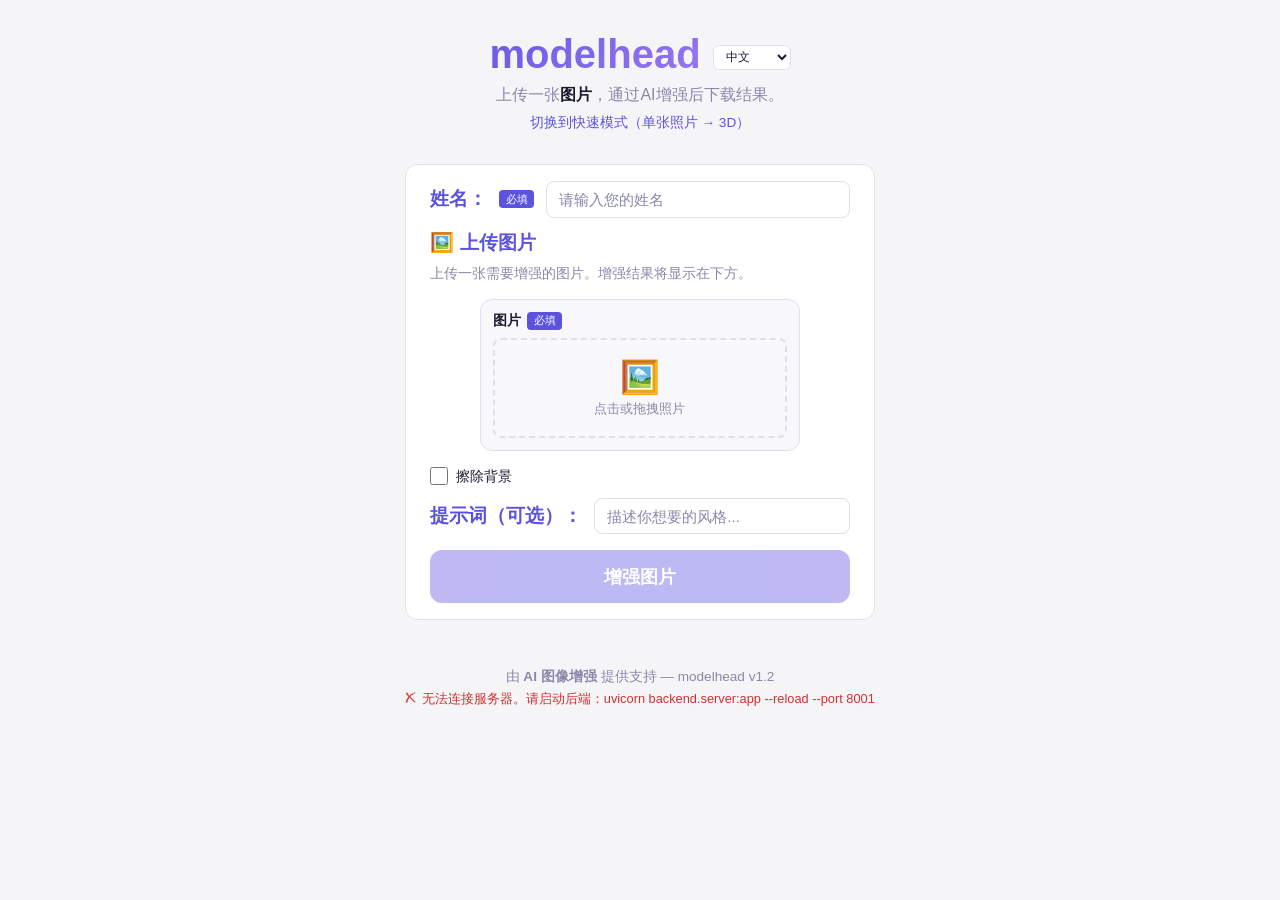
==== image_enhance.html @ 81fc5b36 "Add files via upload" ====
<!DOCTYPE html>
<html lang="zh-CN">
<head>
  <meta charset="UTF-8">
  <meta name="viewport" content="width=device-width, initial-scale=1.0">
  <title data-i18n="pageTitleEnhance">modelhead - Image Enhancement</title>
  <link rel="stylesheet" href="css/style.css">
  <link rel="icon" href="data:image/svg+xml,<svg xmlns=%22http://www.w3.org/2000/svg%22 viewBox=%220 0 100 100%22><text y=%22.9em%22 font-size=%2290%22>✨</text></svg>">
</head>
<body>
  <div class="container">
    <header>
      <h1>modelhead</h1>
      <p class="subtitle" data-i18n="subtitleEnhance">Upload a <strong>single image</strong>, enhance it with AI, then download the result.</p>
      <p class="nav-links">
        <a href="index.html" data-i18n="navToRapid">Switch to Rapid (single photo → 3D)</a>
      </p>
    </header>

    <main>
      <!-- Set API endpoint for this page -->
      <script>window.API_ENDPOINT = '/image-enhance';</script>

      <div class="card upload-card" id="uploadCard">
        <div class="option-row">
          <label for="userName" class="name-caption" data-i18n="name">Name:</label>
          <span class="required-badge" data-i18n="required">Required</span>
          <input type="text" id="userName" data-i18n-placeholder="namePlaceholder" placeholder="Please input your name" required>
        </div>

        <h2 data-i18n="uploadTitleEnhance">🖼️ Upload Image</h2>
        <p class="views-hint" data-i18n="viewHintEnhance">Upload an image to enhance. The result will be shown below.</p>

        <div class="single-view">
          <div class="view-card">
            <div class="view-label"><span data-i18n="viewImage">Image</span> <span class="required-badge" data-i18n="required">Required</span></div>
            <div class="view-upload">
              <div class="view-dropzone" id="dropZone">
                <div class="view-dropzone-content" id="dropContent">
                  <div class="view-icon">🖼️</div>
                  <p class="drop-text" data-i18n="dropText">Click or drag a photo</p>
                </div>
                <div class="view-preview" id="preview" style="display:none">
                  <img id="previewImage" alt="Uploaded image">
                  <button class="view-change-btn" data-i18n-value="change">Change</button>
                </div>
              </div>
              <input type="file" class="view-file-input" id="fileInput" accept="image/jpeg,image/png,image/webp" hidden>
            </div>
          </div>
        </div>

        <div class="option-row" style="margin-top:16px">
          <label class="checkbox-label">
            <input type="checkbox" id="removeBgCheckbox">
            <span data-i18n="removeBg">Erase Background</span>
          </label>
        </div>

        <div class="option-row">
          <label for="promptInput" class="name-caption" data-i18n="promptLabel">Prompt (optional):</label>
          <input type="text" id="promptInput" data-i18n-placeholder="promptPlaceholder" placeholder="Describe the style you want...">
        </div>

        <button class="btn-reconstruct" id="enhanceBtn" disabled>
          <span class="btn-text" data-i18n-value="enhance">Enhance Image</span>
          <span class="spinner" style="display:none"></span>
        </button>
      </div>

      <div class="card result-card" id="resultCard" style="display:none">
        <h2 data-i18n="result">Result</h2>
        <div class="enhance-result" id="enhanceResult">
          <div class="enhance-image-panel">
            <h3 class="enhance-panel-title" data-i18n="enhancedImage">Enhanced</h3>
            <img id="enhancedImageDisplay" alt="Enhanced image">
          </div>
        </div>
        <div class="result-actions">
          <div class="action-row action-row--center">
            <a class="btn-reconstruct" id="downloadBtn" data-i18n="downloadImage" style="background: var(--success);">⬇ Download Image</a>
            <button class="btn-reconstruct" id="reconstructFromEnhancedBtn" style="display:none">
              <span class="btn-text" data-i18n-value="reconstructFromEnhanced">🖼️ Use Image to Generate 3D Model</span>
              <span class="spinner" style="display:none"></span>
            </button>
          </div>
        </div>
      </div>

    </main>

    <footer>
      <p data-i18n="footerEnhance">Powered by <strong>AI Image Enhancement</strong> — modelhead v1.2</p>
      <p class="status" id="status" data-i18n-value="statusConnecting">Checking server...</p>
    </footer>
  </div>

  <script src="js/api-config.js"></script>
  <script src="js/i18n.js"></script>
  <script src="js/image_enhance.js"></script>
</body>
</html>
---- css/style.css ----
:root {
  --bg: #f5f5f8;
  --card-bg: #ffffff;
  --card-border: #e0e0e8;
  --text: #1a1a2e;
  --text-muted: #8888aa;
  --accent: #5c52e0;
  --accent-hover: #4a42cc;
  --success: #4caf50;
  --error: #d32f2f;
  --radius: 12px;
}

* {
  margin: 0;
  padding: 0;
  box-sizing: border-box;
}

body {
  font-family: -apple-system, BlinkMacSystemFont, 'Segoe UI', Roboto, sans-serif;
  background: var(--bg);
  color: var(--text);
  min-height: 100vh;
  display: flex;
  flex-direction: column;
}

.container {
  max-width: 820px;
  margin: 0 auto;
  padding: 2rem 1rem;
  flex: 1;
  display: flex;
  flex-direction: column;
}

header {
  text-align: center;
  margin-bottom: 2rem;
  position: relative;
}

header h1 {
  font-size: 2.5rem;
  font-weight: 800;
  background: linear-gradient(135deg, var(--accent), #b388ff);
  -webkit-background-clip: text;
  -webkit-text-fill-color: transparent;
  background-clip: text;
}

.subtitle {
  color: var(--text-muted);
  margin-top: 0.5rem;
  font-size: 1rem;
}

.subtitle strong {
  color: var(--text);
}

/* Language selector */
.lang-select {
  margin-left: 0.75rem;
  padding: 0.2rem 0.5rem;
  font-size: 0.75rem;
  border: 1px solid var(--card-border);
  border-radius: 6px;
  background: var(--card-bg);
  color: var(--text);
  -webkit-text-fill-color: var(--text);
  cursor: pointer;
  outline: none;
  transition: border-color 0.2s;
  vertical-align: middle;
}

.lang-select:hover,
.lang-select:focus {
  border-color: var(--accent);
}

/* Cards */
.card {
  background: var(--card-bg);
  border: 1px solid var(--card-border);
  border-radius: var(--radius);
  padding: 1.5rem;
  margin-bottom: 1rem;
}

.card h2 {
  font-size: 1.2rem;
  margin-bottom: 0.5rem;
  color: var(--accent);
}

.views-hint {
  font-size: 0.85rem;
  color: var(--text-muted);
  margin-bottom: 1rem;
  line-height: 1.4;
}

/* Badges */
.badge-rapid, .badge-pro {
  font-size: 0.7rem;
  padding: 0.15rem 0.5rem;
  border-radius: 6px;
  font-weight: 600;
  vertical-align: middle;
  color: white;
}
.badge-rapid {
  background: #ff9800;
}
.badge-pro {
  background: #2196f3;
}

/* Nav links */
.nav-links {
  margin-top: 0.5rem;
  font-size: 0.85rem;
}
.nav-links a {
  color: var(--accent);
  text-decoration: none;
}
.nav-links a:hover {
  text-decoration: underline;
}

.back-link {
  margin-top: 0.75rem;
  text-align: right;
}

.btn-back {
  display: inline-block;
  padding: 0.5rem 1.2rem;
  background: var(--accent);
  color: white;
  text-decoration: none;
  border-radius: 8px;
  font-weight: 600;
  font-size: 0.9rem;
  transition: filter 0.2s;
}

.btn-back:hover {
  filter: brightness(1.1);
}

/* Single view (Rapid mode) */
.single-view {
  display: flex;
  justify-content: center;
  margin-bottom: 1rem;
}
.single-view .view-card {
  max-width: 320px;
  width: 100%;
}

/* View grid — 2x2 layout */
.view-grid, .views-grid {
  display: grid;
  grid-template-columns: 1fr 1fr;
  gap: 1rem;
  margin-bottom: 1rem;
}

.view-card {
  background: #f8f8fc;
  border: 1px solid var(--card-border);
  border-radius: var(--radius);
  padding: 0.75rem;
}

.view-label {
  font-size: 0.85rem;
  font-weight: 600;
  margin-bottom: 0.5rem;
  display: flex;
  align-items: center;
  gap: 0.4rem;
}

.required-badge {
  font-size: 0.7rem;
  background: var(--accent);
  color: white;
  padding: 0.1rem 0.4rem;
  border-radius: 4px;
  font-weight: 500;
}

.optional-badge {
  font-size: 0.7rem;
  background: var(--text-muted);
  color: white;
  padding: 0.1rem 0.4rem;
  border-radius: 4px;
  font-weight: 500;
}

/* View drop zone */
.view-dropzone {
  border: 2px dashed var(--card-border);
  border-radius: 8px;
  padding: 1rem;
  text-align: center;
  cursor: pointer;
  transition: border-color 0.2s, background 0.2s;
  position: relative;
  min-height: 100px;
  display: flex;
  align-items: center;
  justify-content: center;
}

.view-dropzone:hover,
.view-dropzone.drag-over {
  border-color: var(--accent);
  background: rgba(92, 82, 224, 0.05);
}

.view-dropzone .view-icon {
  font-size: 2rem;
  margin-bottom: 0.3rem;
}

.view-dropzone .drop-text {
  font-size: 0.8rem;
  color: var(--text-muted);
}

/* View preview inside drop zone */
.view-preview {
  position: relative;
  width: 100%;
}

.view-preview img {
  max-width: 100%;
  max-height: 120px;
  border-radius: 6px;
  display: block;
  margin: 0 auto;
}

.view-change-btn {
  position: absolute;
  top: 4px;
  right: 4px;
  background: rgba(0,0,0,0.5);
  color: white;
  border: none;
  padding: 0.25rem 0.5rem;
  border-radius: 4px;
  cursor: pointer;
  font-size: 0.7rem;
}

/* Options */
.options {
  margin-top: 0.5rem;
}

.option-row {
  display: flex;
  align-items: center;
  gap: 0.75rem;
  margin-bottom: 0.75rem;
}

.option-row label {
  font-size: 0.9rem;
  min-width: 80px;
}

.name-caption {
  font-size: 1.2rem !important;
  color: var(--accent);
  font-weight: 600;
  min-width: auto !important;
}

#userName {
  flex: 1;
  padding: 0.55rem 0.75rem;
  border: 1px solid var(--card-border);
  border-radius: 8px;
  font-size: 0.95rem;
  font-family: inherit;
  color: var(--text);
  background: var(--card-bg);
  outline: none;
  transition: border-color 0.2s;
}

#userName:focus,
#promptInput:focus {
  border-color: var(--accent);
}

#userName::placeholder,
#promptInput::placeholder {
  color: var(--text-muted);
}

.option-row input[type="range"] {
  flex: 1;
  accent-color: var(--accent);
}

#promptInput {
  flex: 1;
  padding: 0.55rem 0.75rem;
  border: 1px solid var(--card-border);
  border-radius: 8px;
  font-size: 0.95rem;
  font-family: inherit;
  color: var(--text);
  background: var(--card-bg);
  outline: none;
  transition: border-color 0.2s;
}

.checkbox-label {
  display: flex;
  align-items: center;
  gap: 0.5rem;
  cursor: pointer;
  min-width: auto !important;
}

.checkbox-label input[type="checkbox"] {
  accent-color: var(--accent);
  width: 18px;
  height: 18px;
}

/* Button */
.btn-reconstruct {
  width: 100%;
  padding: 0.9rem;
  margin-top: 1rem;
  border: none;
  border-radius: var(--radius);
  background: var(--accent);
  color: white;
  font-size: 1.1rem;
  font-weight: 600;
  cursor: pointer;
  transition: background 0.2s, opacity 0.2s;
  display: flex;
  align-items: center;
  justify-content: center;
  gap: 0.5rem;
}

.btn-reconstruct:hover:not(:disabled) {
  background: var(--accent-hover);
}

.btn-reconstruct:disabled {
  opacity: 0.4;
  cursor: not-allowed;
}

/* Spinner */
.spinner {
  width: 20px;
  height: 20px;
  border: 3px solid rgba(0,0,0,0.1);
  border-top-color: white;
  border-radius: 50%;
  animation: spin 0.8s linear infinite;
}

@keyframes spin {
  to { transform: rotate(360deg); }
}

/* Result */
.result-info {
  font-size: 0.9rem;
  line-height: 1.6;
  margin-bottom: 1rem;
}

.result-info .stat {
  display: flex;
  justify-content: space-between;
  padding: 0.3rem 0;
  border-bottom: 1px solid var(--card-border);
}

.result-actions {
  display: flex;
  gap: 0.75rem;
  margin-bottom: 1rem;
}

.action-row {
  display: flex;
  gap: 0.75rem;
  flex-wrap: wrap;
}

.action-row--center {
  justify-content: center;
}

.btn-download {
  display: inline-block;
  padding: 0.7rem 1.5rem;
  color: white;
  text-decoration: none;
  border-radius: 8px;
  font-weight: 600;
  transition: filter 0.2s;
  background: var(--success);
}

.btn-download:hover {
  filter: brightness(1.1);
}

.btn-view {
  display: inline-block;
  padding: 0.7rem 1.5rem;
  background: var(--accent);
  color: white;
  text-decoration: none;
  border-radius: 8px;
  font-weight: 600;
  transition: filter 0.2s;
}

.btn-view:hover {
  filter: brightness(1.1);
}

.btn-print {
  display: inline-block;
  padding: 0.7rem 1.5rem;
  background: #ff7043;
  color: white;
  border: none;
  border-radius: 8px;
  font-weight: 600;
  font-size: 1rem;
  cursor: pointer;
  transition: filter 0.2s, opacity 0.2s;
  font-family: inherit;
}

.btn-print:hover:not(:disabled) {
  filter: brightness(1.1);
}

.btn-print:disabled {
  opacity: 0.5;
  cursor: not-allowed;
}

.btn-slice {
  display: inline-block;
  padding: 0.7rem 1.5rem;
  background: #7c4dff;
  color: white;
  border: none;
  border-radius: 8px;
  font-weight: 600;
  font-size: 1rem;
  cursor: pointer;
  transition: filter 0.2s, opacity 0.2s;
  font-family: inherit;
}

.btn-slice:hover:not(:disabled) {
  filter: brightness(1.1);
}

.btn-slice:disabled {
  opacity: 0.5;
  cursor: not-allowed;
}

.btn-details {
  display: inline-block;
  padding: 0.7rem 1.5rem;
  background: #26a69a;
  color: white;
  border: none;
  border-radius: 8px;
  font-weight: 600;
  font-size: 1rem;
  cursor: pointer;
  transition: filter 0.2s, opacity 0.2s;
  font-family: inherit;
}

.btn-details:hover:not(:disabled) {
  filter: brightness(1.1);
}

.btn-details:disabled {
  opacity: 0.5;
  cursor: not-allowed;
}


/* Error card */
.error-card {
  border-color: var(--error);
}

.error-card h2 {
  color: var(--error);
}

#errorMessage {
  color: var(--text);
  line-height: 1.5;
}

/* ── Image Enhancement page ───────────────────────────────────────────── */

.enhance-result {
  display: flex;
  gap: 1rem;
  margin-bottom: 1rem;
  flex-wrap: wrap;
}

.enhance-image-panel {
  flex: 1;
  min-width: 240px;
  background: #f8f8fc;
  border: 1px solid var(--card-border);
  border-radius: var(--radius);
  overflow: hidden;
}

.enhance-panel-title {
  font-size: 0.85rem;
  font-weight: 600;
  color: var(--text-muted);
  padding: 0.5rem 0.75rem;
  background: #f0f0f6;
  border-bottom: 1px solid var(--card-border);
  text-align: center;
}

.enhance-image-panel img {
  display: block;
  width: 100%;
  max-height: 400px;
  object-fit: contain;
  padding: 0.75rem;
  background: #ffffff;
}

@media (max-width: 600px) {
  .enhance-result {
    flex-direction: column;
  }
}

/* Footer */
footer {
  text-align: center;
  padding-top: 2rem;
  color: var(--text-muted);
  font-size: 0.85rem;
}

.status {
  margin-top: 0.3rem;
  font-size: 0.8rem;
}

.status.ok { color: var(--success); }
.status.error { color: var(--error); }
.status.loading { color: var(--text-muted); }

/* ============= Viewer page ============= */
.viewer-container { max-width: 960px; }

.upload-card { padding: 1rem 1.5rem; }

.viewer-upload-row {
  display: flex;
  align-items: center;
  gap: 1rem;
  flex-wrap: wrap;
}

.btn-upload {
  display: inline-block;
  padding: 0.65rem 1.2rem;
  background: var(--accent);
  color: white;
  border-radius: 8px;
  font-weight: 600;
  font-size: 0.9rem;
  cursor: pointer;
  transition: background 0.2s;
  user-select: none;
}

.btn-upload:hover { background: var(--accent-hover); }

.file-name {
  font-size: 0.85rem;
  color: var(--text-muted);
  word-break: break-all;
}

.viewer-hint {
  margin-top: 0.5rem;
  font-size: 0.8rem;
  color: var(--text-muted);
}

.viewer-card { padding: 0; overflow: hidden; }

.viewer-toolbar {
  display: flex;
  flex-wrap: wrap;
  gap: 0.5rem;
  padding: 0.75rem 1rem;
  background: #f0f0f6;
  border-bottom: 1px solid var(--card-border);
}

.tool-btn {
  padding: 0.4rem 0.8rem;
  border: 1px solid var(--card-border);
  border-radius: 6px;
  background: white;
  color: var(--text);
  font-size: 0.8rem;
  cursor: pointer;
  transition: all 0.15s;
  white-space: nowrap;
}

.tool-btn:hover {
  border-color: var(--accent);
  background: #f5f3ff;
}

.tool-btn.active {
  background: var(--accent);
  color: white;
  border-color: var(--accent);
}

.viewer-canvas-wrapper {
  position: relative;
  width: 100%;
  min-height: 450px;
  background: #1a1a2e;
}

.viewer-canvas-wrapper canvas {
  display: block;
  width: 100% !important;
  height: 100% !important;
}

.viewer-placeholder {
  position: absolute;
  inset: 0;
  display: flex;
  flex-direction: column;
  align-items: center;
  justify-content: center;
  color: #8888aa;
  pointer-events: none;
}

.viewer-placeholder .placeholder-icon {
  font-size: 3rem;
  margin-bottom: 0.5rem;
  opacity: 0.5;
}

.viewer-placeholder p {
  font-size: 1rem;
}

.info-card { padding: 1rem 1.5rem; }
.info-card h2 { margin-bottom: 0.75rem; }
.info-card .stat {
  display: flex;
  justify-content: space-between;
  padding: 0.35rem 0;
  border-bottom: 1px solid var(--card-border);
  font-size: 0.9rem;
}

.nav-sep { color: var(--text-muted); margin: 0 0.25rem; }

/* Viewer page responsive */
@media (max-width: 600px) {
  .viewer-canvas-wrapper { min-height: 300px; }
  .viewer-toolbar { justify-content: center; }
  .viewer-upload-row { flex-direction: column; align-items: stretch; }
  .btn-upload { text-align: center; }
}

/* Responsive: single column on small screens */
@media (max-width: 600px) {
  .view-grid, .views-grid {
    grid-template-columns: 1fr;
  }

  .lang-select {
    font-size: 0.7rem;
    padding: 0.15rem 0.4rem;
    margin-left: 0.5rem;
    vertical-align: middle;
  }
}
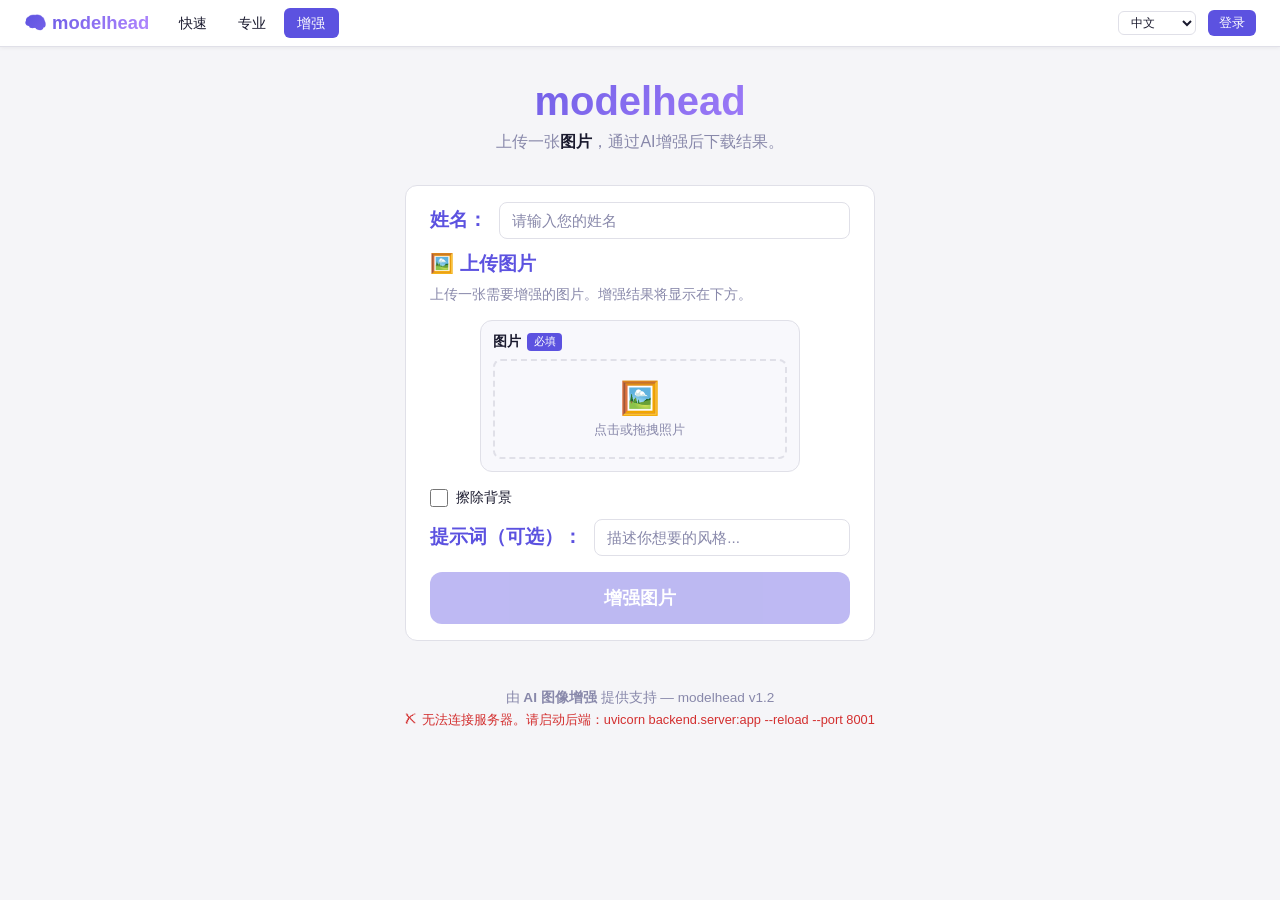
==== commit 47a1cff4: "Deploy from modelhead@user_mgr (e39b604d36a5b482bab94ad3ae1708df187a64a2)" ====
--- a/image_enhance.html
+++ b/image_enhance.html
@@ -1,102 +1,101 @@
-<!DOCTYPE html>
-<html lang="zh-CN">
-<head>
-  <meta charset="UTF-8">
-  <meta name="viewport" content="width=device-width, initial-scale=1.0">
-  <title data-i18n="pageTitleEnhance">modelhead - Image Enhancement</title>
-  <link rel="stylesheet" href="css/style.css">
-  <link rel="icon" href="data:image/svg+xml,<svg xmlns=%22http://www.w3.org/2000/svg%22 viewBox=%220 0 100 100%22><text y=%22.9em%22 font-size=%2290%22>✨</text></svg>">
-</head>
-<body>
-  <div class="container">
-    <header>
-      <h1>modelhead</h1>
-      <p class="subtitle" data-i18n="subtitleEnhance">Upload a <strong>single image</strong>, enhance it with AI, then download the result.</p>
-      <p class="nav-links">
-        <a href="index.html" data-i18n="navToRapid">Switch to Rapid (single photo → 3D)</a>
-      </p>
-    </header>
-
-    <main>
-      <!-- Set API endpoint for this page -->
-      <script>window.API_ENDPOINT = '/image-enhance';</script>
-
-      <div class="card upload-card" id="uploadCard">
-        <div class="option-row">
-          <label for="userName" class="name-caption" data-i18n="name">Name:</label>
-          <span class="required-badge" data-i18n="required">Required</span>
-          <input type="text" id="userName" data-i18n-placeholder="namePlaceholder" placeholder="Please input your name" required>
-        </div>
-
-        <h2 data-i18n="uploadTitleEnhance">🖼️ Upload Image</h2>
-        <p class="views-hint" data-i18n="viewHintEnhance">Upload an image to enhance. The result will be shown below.</p>
-
-        <div class="single-view">
-          <div class="view-card">
-            <div class="view-label"><span data-i18n="viewImage">Image</span> <span class="required-badge" data-i18n="required">Required</span></div>
-            <div class="view-upload">
-              <div class="view-dropzone" id="dropZone">
-                <div class="view-dropzone-content" id="dropContent">
-                  <div class="view-icon">🖼️</div>
-                  <p class="drop-text" data-i18n="dropText">Click or drag a photo</p>
-                </div>
-                <div class="view-preview" id="preview" style="display:none">
-                  <img id="previewImage" alt="Uploaded image">
-                  <button class="view-change-btn" data-i18n-value="change">Change</button>
-                </div>
-              </div>
-              <input type="file" class="view-file-input" id="fileInput" accept="image/jpeg,image/png,image/webp" hidden>
-            </div>
-          </div>
-        </div>
-
-        <div class="option-row" style="margin-top:16px">
-          <label class="checkbox-label">
-            <input type="checkbox" id="removeBgCheckbox">
-            <span data-i18n="removeBg">Erase Background</span>
-          </label>
-        </div>
-
-        <div class="option-row">
-          <label for="promptInput" class="name-caption" data-i18n="promptLabel">Prompt (optional):</label>
-          <input type="text" id="promptInput" data-i18n-placeholder="promptPlaceholder" placeholder="Describe the style you want...">
-        </div>
-
-        <button class="btn-reconstruct" id="enhanceBtn" disabled>
-          <span class="btn-text" data-i18n-value="enhance">Enhance Image</span>
-          <span class="spinner" style="display:none"></span>
-        </button>
-      </div>
-
-      <div class="card result-card" id="resultCard" style="display:none">
-        <h2 data-i18n="result">Result</h2>
-        <div class="enhance-result" id="enhanceResult">
-          <div class="enhance-image-panel">
-            <h3 class="enhance-panel-title" data-i18n="enhancedImage">Enhanced</h3>
-            <img id="enhancedImageDisplay" alt="Enhanced image">
-          </div>
-        </div>
-        <div class="result-actions">
-          <div class="action-row action-row--center">
-            <a class="btn-reconstruct" id="downloadBtn" data-i18n="downloadImage" style="background: var(--success);">⬇ Download Image</a>
-            <button class="btn-reconstruct" id="reconstructFromEnhancedBtn" style="display:none">
-              <span class="btn-text" data-i18n-value="reconstructFromEnhanced">🖼️ Use Image to Generate 3D Model</span>
-              <span class="spinner" style="display:none"></span>
-            </button>
-          </div>
-        </div>
-      </div>
-
-    </main>
-
-    <footer>
-      <p data-i18n="footerEnhance">Powered by <strong>AI Image Enhancement</strong> — modelhead v1.2</p>
-      <p class="status" id="status" data-i18n-value="statusConnecting">Checking server...</p>
-    </footer>
-  </div>
-
-  <script src="js/api-config.js"></script>
-  <script src="js/i18n.js"></script>
-  <script src="js/image_enhance.js"></script>
-</body>
+<!DOCTYPE html>
+<html lang="zh-CN">
+<head>
+  <meta charset="UTF-8">
+  <meta name="viewport" content="width=device-width, initial-scale=1.0">
+  <title data-i18n="pageTitleEnhance">modelhead - Image Enhancement</title>
+  <link rel="stylesheet" href="css/style.css">
+  <link rel="icon" href="data:image/svg+xml,<svg xmlns=%22http://www.w3.org/2000/svg%22 viewBox=%220 0 100 100%22><text y=%22.9em%22 font-size=%2290%22>✨</text></svg>">
+</head>
+<body>
+  <div class="container">
+    <header>
+      <h1>modelhead</h1>
+      <p class="subtitle" data-i18n="subtitleEnhance">Upload a <strong>single image</strong>, enhance it with AI, then download the result.</p>
+    </header>
+
+    <main>
+      <!-- Set API endpoint for this page -->
+      <script>window.API_ENDPOINT = '/image-enhance';</script>
+
+      <div class="card upload-card" id="uploadCard">
+        <div class="option-row" id="nameRow">
+          <label for="userName" class="name-caption" data-i18n="name">Name:</label>
+          <input type="text" id="userName" data-i18n-placeholder="namePlaceholder" placeholder="Please input your name" readonly required>
+        </div>
+
+        <h2 data-i18n="uploadTitleEnhance">🖼️ Upload Image</h2>
+        <p class="views-hint" data-i18n="viewHintEnhance">Upload an image to enhance. The result will be shown below.</p>
+
+        <div class="single-view">
+          <div class="view-card">
+            <div class="view-label"><span data-i18n="viewImage">Image</span> <span class="required-badge" data-i18n="required">Required</span></div>
+            <div class="view-upload">
+              <div class="view-dropzone" id="dropZone">
+                <div class="view-dropzone-content" id="dropContent">
+                  <div class="view-icon">🖼️</div>
+                  <p class="drop-text" data-i18n="dropText">Click or drag a photo</p>
+                </div>
+                <div class="view-preview" id="preview" style="display:none">
+                  <img id="previewImage" alt="Uploaded image">
+                  <button class="view-change-btn" data-i18n-value="change">Change</button>
+                </div>
+              </div>
+              <input type="file" class="view-file-input" id="fileInput" accept="image/jpeg,image/png,image/webp" hidden>
+            </div>
+          </div>
+        </div>
+
+        <div class="option-row" style="margin-top:16px">
+          <label class="checkbox-label">
+            <input type="checkbox" id="removeBgCheckbox">
+            <span data-i18n="removeBg">Erase Background</span>
+          </label>
+        </div>
+
+        <div class="option-row">
+          <label for="promptInput" class="name-caption" data-i18n="promptLabel">Prompt (optional):</label>
+          <input type="text" id="promptInput" data-i18n-placeholder="promptPlaceholder" placeholder="Describe the style you want...">
+        </div>
+
+        <button class="btn-reconstruct" id="enhanceBtn" disabled>
+          <span class="btn-text" data-i18n-value="enhance">Enhance Image</span>
+          <span class="spinner" style="display:none"></span>
+        </button>
+      </div>
+
+      <div class="card result-card" id="resultCard" style="display:none">
+        <h2 data-i18n="result">Result</h2>
+        <div class="enhance-result" id="enhanceResult">
+          <div class="enhance-image-panel">
+            <h3 class="enhance-panel-title" data-i18n="enhancedImage">Enhanced</h3>
+            <img id="enhancedImageDisplay" alt="Enhanced image">
+          </div>
+        </div>
+        <div class="result-actions">
+          <div class="action-row action-row--center">
+            <a class="btn-reconstruct" id="downloadBtn" data-i18n="downloadImage" style="background: var(--success);">⬇ Download Image</a>
+            <button class="btn-reconstruct" id="reconstructFromEnhancedBtn" style="display:none">
+              <span class="btn-text" data-i18n-value="reconstructFromEnhanced">🖼️ Use Image to Generate 3D Model</span>
+              <span class="spinner" style="display:none"></span>
+            </button>
+          </div>
+        </div>
+      </div>
+
+    </main>
+
+    <footer>
+      <p data-i18n="footerEnhance">Powered by <strong>AI Image Enhancement</strong> — modelhead v1.2</p>
+      <p class="status" id="status" data-i18n-value="statusConnecting">Checking server...</p>
+    </footer>
+  </div>
+
+  <script src="js/config.js"></script>
+  <script src="js/api-config.js"></script>
+  <script src="js/menu.js"></script>
+  <script src="js/i18n.js"></script>
+  <script src="js/auth.js"></script>
+  <script src="js/image_enhance.js"></script>
+</body>
 </html>
--- a/css/style.css
+++ b/css/style.css
@@ -1,731 +1,1212 @@
-:root {
-  --bg: #f5f5f8;
-  --card-bg: #ffffff;
-  --card-border: #e0e0e8;
-  --text: #1a1a2e;
-  --text-muted: #8888aa;
-  --accent: #5c52e0;
-  --accent-hover: #4a42cc;
-  --success: #4caf50;
-  --error: #d32f2f;
-  --radius: 12px;
-}
-
-* {
-  margin: 0;
-  padding: 0;
-  box-sizing: border-box;
-}
-
-body {
-  font-family: -apple-system, BlinkMacSystemFont, 'Segoe UI', Roboto, sans-serif;
-  background: var(--bg);
-  color: var(--text);
-  min-height: 100vh;
-  display: flex;
-  flex-direction: column;
-}
-
-.container {
-  max-width: 820px;
-  margin: 0 auto;
-  padding: 2rem 1rem;
-  flex: 1;
-  display: flex;
-  flex-direction: column;
-}
-
-header {
-  text-align: center;
-  margin-bottom: 2rem;
-  position: relative;
-}
-
-header h1 {
-  font-size: 2.5rem;
-  font-weight: 800;
-  background: linear-gradient(135deg, var(--accent), #b388ff);
-  -webkit-background-clip: text;
-  -webkit-text-fill-color: transparent;
-  background-clip: text;
-}
-
-.subtitle {
-  color: var(--text-muted);
-  margin-top: 0.5rem;
-  font-size: 1rem;
-}
-
-.subtitle strong {
-  color: var(--text);
-}
-
-/* Language selector */
-.lang-select {
-  margin-left: 0.75rem;
-  padding: 0.2rem 0.5rem;
-  font-size: 0.75rem;
-  border: 1px solid var(--card-border);
-  border-radius: 6px;
-  background: var(--card-bg);
-  color: var(--text);
-  -webkit-text-fill-color: var(--text);
-  cursor: pointer;
-  outline: none;
-  transition: border-color 0.2s;
-  vertical-align: middle;
-}
-
-.lang-select:hover,
-.lang-select:focus {
-  border-color: var(--accent);
-}
-
-/* Cards */
-.card {
-  background: var(--card-bg);
-  border: 1px solid var(--card-border);
-  border-radius: var(--radius);
-  padding: 1.5rem;
-  margin-bottom: 1rem;
-}
-
-.card h2 {
-  font-size: 1.2rem;
-  margin-bottom: 0.5rem;
-  color: var(--accent);
-}
-
-.views-hint {
-  font-size: 0.85rem;
-  color: var(--text-muted);
-  margin-bottom: 1rem;
-  line-height: 1.4;
-}
-
-/* Badges */
-.badge-rapid, .badge-pro {
-  font-size: 0.7rem;
-  padding: 0.15rem 0.5rem;
-  border-radius: 6px;
-  font-weight: 600;
-  vertical-align: middle;
-  color: white;
-}
-.badge-rapid {
-  background: #ff9800;
-}
-.badge-pro {
-  background: #2196f3;
-}
-
-/* Nav links */
-.nav-links {
-  margin-top: 0.5rem;
-  font-size: 0.85rem;
-}
-.nav-links a {
-  color: var(--accent);
-  text-decoration: none;
-}
-.nav-links a:hover {
-  text-decoration: underline;
-}
-
-.back-link {
-  margin-top: 0.75rem;
-  text-align: right;
-}
-
-.btn-back {
-  display: inline-block;
-  padding: 0.5rem 1.2rem;
-  background: var(--accent);
-  color: white;
-  text-decoration: none;
-  border-radius: 8px;
-  font-weight: 600;
-  font-size: 0.9rem;
-  transition: filter 0.2s;
-}
-
-.btn-back:hover {
-  filter: brightness(1.1);
-}
-
-/* Single view (Rapid mode) */
-.single-view {
-  display: flex;
-  justify-content: center;
-  margin-bottom: 1rem;
-}
-.single-view .view-card {
-  max-width: 320px;
-  width: 100%;
-}
-
-/* View grid — 2x2 layout */
-.view-grid, .views-grid {
-  display: grid;
-  grid-template-columns: 1fr 1fr;
-  gap: 1rem;
-  margin-bottom: 1rem;
-}
-
-.view-card {
-  background: #f8f8fc;
-  border: 1px solid var(--card-border);
-  border-radius: var(--radius);
-  padding: 0.75rem;
-}
-
-.view-label {
-  font-size: 0.85rem;
-  font-weight: 600;
-  margin-bottom: 0.5rem;
-  display: flex;
-  align-items: center;
-  gap: 0.4rem;
-}
-
-.required-badge {
-  font-size: 0.7rem;
-  background: var(--accent);
-  color: white;
-  padding: 0.1rem 0.4rem;
-  border-radius: 4px;
-  font-weight: 500;
-}
-
-.optional-badge {
-  font-size: 0.7rem;
-  background: var(--text-muted);
-  color: white;
-  padding: 0.1rem 0.4rem;
-  border-radius: 4px;
-  font-weight: 500;
-}
-
-/* View drop zone */
-.view-dropzone {
-  border: 2px dashed var(--card-border);
-  border-radius: 8px;
-  padding: 1rem;
-  text-align: center;
-  cursor: pointer;
-  transition: border-color 0.2s, background 0.2s;
-  position: relative;
-  min-height: 100px;
-  display: flex;
-  align-items: center;
-  justify-content: center;
-}
-
-.view-dropzone:hover,
-.view-dropzone.drag-over {
-  border-color: var(--accent);
-  background: rgba(92, 82, 224, 0.05);
-}
-
-.view-dropzone .view-icon {
-  font-size: 2rem;
-  margin-bottom: 0.3rem;
-}
-
-.view-dropzone .drop-text {
-  font-size: 0.8rem;
-  color: var(--text-muted);
-}
-
-/* View preview inside drop zone */
-.view-preview {
-  position: relative;
-  width: 100%;
-}
-
-.view-preview img {
-  max-width: 100%;
-  max-height: 120px;
-  border-radius: 6px;
-  display: block;
-  margin: 0 auto;
-}
-
-.view-change-btn {
-  position: absolute;
-  top: 4px;
-  right: 4px;
-  background: rgba(0,0,0,0.5);
-  color: white;
-  border: none;
-  padding: 0.25rem 0.5rem;
-  border-radius: 4px;
-  cursor: pointer;
-  font-size: 0.7rem;
-}
-
-/* Options */
-.options {
-  margin-top: 0.5rem;
-}
-
-.option-row {
-  display: flex;
-  align-items: center;
-  gap: 0.75rem;
-  margin-bottom: 0.75rem;
-}
-
-.option-row label {
-  font-size: 0.9rem;
-  min-width: 80px;
-}
-
-.name-caption {
-  font-size: 1.2rem !important;
-  color: var(--accent);
-  font-weight: 600;
-  min-width: auto !important;
-}
-
-#userName {
-  flex: 1;
-  padding: 0.55rem 0.75rem;
-  border: 1px solid var(--card-border);
-  border-radius: 8px;
-  font-size: 0.95rem;
-  font-family: inherit;
-  color: var(--text);
-  background: var(--card-bg);
-  outline: none;
-  transition: border-color 0.2s;
-}
-
-#userName:focus,
-#promptInput:focus {
-  border-color: var(--accent);
-}
-
-#userName::placeholder,
-#promptInput::placeholder {
-  color: var(--text-muted);
-}
-
-.option-row input[type="range"] {
-  flex: 1;
-  accent-color: var(--accent);
-}
-
-#promptInput {
-  flex: 1;
-  padding: 0.55rem 0.75rem;
-  border: 1px solid var(--card-border);
-  border-radius: 8px;
-  font-size: 0.95rem;
-  font-family: inherit;
-  color: var(--text);
-  background: var(--card-bg);
-  outline: none;
-  transition: border-color 0.2s;
-}
-
-.checkbox-label {
-  display: flex;
-  align-items: center;
-  gap: 0.5rem;
-  cursor: pointer;
-  min-width: auto !important;
-}
-
-.checkbox-label input[type="checkbox"] {
-  accent-color: var(--accent);
-  width: 18px;
-  height: 18px;
-}
-
-/* Button */
-.btn-reconstruct {
-  width: 100%;
-  padding: 0.9rem;
-  margin-top: 1rem;
-  border: none;
-  border-radius: var(--radius);
-  background: var(--accent);
-  color: white;
-  font-size: 1.1rem;
-  font-weight: 600;
-  cursor: pointer;
-  transition: background 0.2s, opacity 0.2s;
-  display: flex;
-  align-items: center;
-  justify-content: center;
-  gap: 0.5rem;
-}
-
-.btn-reconstruct:hover:not(:disabled) {
-  background: var(--accent-hover);
-}
-
-.btn-reconstruct:disabled {
-  opacity: 0.4;
-  cursor: not-allowed;
-}
-
-/* Spinner */
-.spinner {
-  width: 20px;
-  height: 20px;
-  border: 3px solid rgba(0,0,0,0.1);
-  border-top-color: white;
-  border-radius: 50%;
-  animation: spin 0.8s linear infinite;
-}
-
-@keyframes spin {
-  to { transform: rotate(360deg); }
-}
-
-/* Result */
-.result-info {
-  font-size: 0.9rem;
-  line-height: 1.6;
-  margin-bottom: 1rem;
-}
-
-.result-info .stat {
-  display: flex;
-  justify-content: space-between;
-  padding: 0.3rem 0;
-  border-bottom: 1px solid var(--card-border);
-}
-
-.result-actions {
-  display: flex;
-  gap: 0.75rem;
-  margin-bottom: 1rem;
-}
-
-.action-row {
-  display: flex;
-  gap: 0.75rem;
-  flex-wrap: wrap;
-}
-
-.action-row--center {
-  justify-content: center;
-}
-
-.btn-download {
-  display: inline-block;
-  padding: 0.7rem 1.5rem;
-  color: white;
-  text-decoration: none;
-  border-radius: 8px;
-  font-weight: 600;
-  transition: filter 0.2s;
-  background: var(--success);
-}
-
-.btn-download:hover {
-  filter: brightness(1.1);
-}
-
-.btn-view {
-  display: inline-block;
-  padding: 0.7rem 1.5rem;
-  background: var(--accent);
-  color: white;
-  text-decoration: none;
-  border-radius: 8px;
-  font-weight: 600;
-  transition: filter 0.2s;
-}
-
-.btn-view:hover {
-  filter: brightness(1.1);
-}
-
-.btn-print {
-  display: inline-block;
-  padding: 0.7rem 1.5rem;
-  background: #ff7043;
-  color: white;
-  border: none;
-  border-radius: 8px;
-  font-weight: 600;
-  font-size: 1rem;
-  cursor: pointer;
-  transition: filter 0.2s, opacity 0.2s;
-  font-family: inherit;
-}
-
-.btn-print:hover:not(:disabled) {
-  filter: brightness(1.1);
-}
-
-.btn-print:disabled {
-  opacity: 0.5;
-  cursor: not-allowed;
-}
-
-.btn-slice {
-  display: inline-block;
-  padding: 0.7rem 1.5rem;
-  background: #7c4dff;
-  color: white;
-  border: none;
-  border-radius: 8px;
-  font-weight: 600;
-  font-size: 1rem;
-  cursor: pointer;
-  transition: filter 0.2s, opacity 0.2s;
-  font-family: inherit;
-}
-
-.btn-slice:hover:not(:disabled) {
-  filter: brightness(1.1);
-}
-
-.btn-slice:disabled {
-  opacity: 0.5;
-  cursor: not-allowed;
-}
-
-.btn-details {
-  display: inline-block;
-  padding: 0.7rem 1.5rem;
-  background: #26a69a;
-  color: white;
-  border: none;
-  border-radius: 8px;
-  font-weight: 600;
-  font-size: 1rem;
-  cursor: pointer;
-  transition: filter 0.2s, opacity 0.2s;
-  font-family: inherit;
-}
-
-.btn-details:hover:not(:disabled) {
-  filter: brightness(1.1);
-}
-
-.btn-details:disabled {
-  opacity: 0.5;
-  cursor: not-allowed;
-}
-
-
-/* Error card */
-.error-card {
-  border-color: var(--error);
-}
-
-.error-card h2 {
-  color: var(--error);
-}
-
-#errorMessage {
-  color: var(--text);
-  line-height: 1.5;
-}
-
-/* ── Image Enhancement page ───────────────────────────────────────────── */
-
-.enhance-result {
-  display: flex;
-  gap: 1rem;
-  margin-bottom: 1rem;
-  flex-wrap: wrap;
-}
-
-.enhance-image-panel {
-  flex: 1;
-  min-width: 240px;
-  background: #f8f8fc;
-  border: 1px solid var(--card-border);
-  border-radius: var(--radius);
-  overflow: hidden;
-}
-
-.enhance-panel-title {
-  font-size: 0.85rem;
-  font-weight: 600;
-  color: var(--text-muted);
-  padding: 0.5rem 0.75rem;
-  background: #f0f0f6;
-  border-bottom: 1px solid var(--card-border);
-  text-align: center;
-}
-
-.enhance-image-panel img {
-  display: block;
-  width: 100%;
-  max-height: 400px;
-  object-fit: contain;
-  padding: 0.75rem;
-  background: #ffffff;
-}
-
-@media (max-width: 600px) {
-  .enhance-result {
-    flex-direction: column;
-  }
-}
-
-/* Footer */
-footer {
-  text-align: center;
-  padding-top: 2rem;
-  color: var(--text-muted);
-  font-size: 0.85rem;
-}
-
-.status {
-  margin-top: 0.3rem;
-  font-size: 0.8rem;
-}
-
-.status.ok { color: var(--success); }
-.status.error { color: var(--error); }
-.status.loading { color: var(--text-muted); }
-
-/* ============= Viewer page ============= */
-.viewer-container { max-width: 960px; }
-
-.upload-card { padding: 1rem 1.5rem; }
-
-.viewer-upload-row {
-  display: flex;
-  align-items: center;
-  gap: 1rem;
-  flex-wrap: wrap;
-}
-
-.btn-upload {
-  display: inline-block;
-  padding: 0.65rem 1.2rem;
-  background: var(--accent);
-  color: white;
-  border-radius: 8px;
-  font-weight: 600;
-  font-size: 0.9rem;
-  cursor: pointer;
-  transition: background 0.2s;
-  user-select: none;
-}
-
-.btn-upload:hover { background: var(--accent-hover); }
-
-.file-name {
-  font-size: 0.85rem;
-  color: var(--text-muted);
-  word-break: break-all;
-}
-
-.viewer-hint {
-  margin-top: 0.5rem;
-  font-size: 0.8rem;
-  color: var(--text-muted);
-}
-
-.viewer-card { padding: 0; overflow: hidden; }
-
-.viewer-toolbar {
-  display: flex;
-  flex-wrap: wrap;
-  gap: 0.5rem;
-  padding: 0.75rem 1rem;
-  background: #f0f0f6;
-  border-bottom: 1px solid var(--card-border);
-}
-
-.tool-btn {
-  padding: 0.4rem 0.8rem;
-  border: 1px solid var(--card-border);
-  border-radius: 6px;
-  background: white;
-  color: var(--text);
-  font-size: 0.8rem;
-  cursor: pointer;
-  transition: all 0.15s;
-  white-space: nowrap;
-}
-
-.tool-btn:hover {
-  border-color: var(--accent);
-  background: #f5f3ff;
-}
-
-.tool-btn.active {
-  background: var(--accent);
-  color: white;
-  border-color: var(--accent);
-}
-
-.viewer-canvas-wrapper {
-  position: relative;
-  width: 100%;
-  min-height: 450px;
-  background: #1a1a2e;
-}
-
-.viewer-canvas-wrapper canvas {
-  display: block;
-  width: 100% !important;
-  height: 100% !important;
-}
-
-.viewer-placeholder {
-  position: absolute;
-  inset: 0;
-  display: flex;
-  flex-direction: column;
-  align-items: center;
-  justify-content: center;
-  color: #8888aa;
-  pointer-events: none;
-}
-
-.viewer-placeholder .placeholder-icon {
-  font-size: 3rem;
-  margin-bottom: 0.5rem;
-  opacity: 0.5;
-}
-
-.viewer-placeholder p {
-  font-size: 1rem;
-}
-
-.info-card { padding: 1rem 1.5rem; }
-.info-card h2 { margin-bottom: 0.75rem; }
-.info-card .stat {
-  display: flex;
-  justify-content: space-between;
-  padding: 0.35rem 0;
-  border-bottom: 1px solid var(--card-border);
-  font-size: 0.9rem;
-}
-
-.nav-sep { color: var(--text-muted); margin: 0 0.25rem; }
-
-/* Viewer page responsive */
-@media (max-width: 600px) {
-  .viewer-canvas-wrapper { min-height: 300px; }
-  .viewer-toolbar { justify-content: center; }
-  .viewer-upload-row { flex-direction: column; align-items: stretch; }
-  .btn-upload { text-align: center; }
-}
-
-/* Responsive: single column on small screens */
-@media (max-width: 600px) {
-  .view-grid, .views-grid {
-    grid-template-columns: 1fr;
-  }
-
-  .lang-select {
-    font-size: 0.7rem;
-    padding: 0.15rem 0.4rem;
-    margin-left: 0.5rem;
-    vertical-align: middle;
-  }
-}+:root {
+  --bg: #f5f5f8;
+  --card-bg: #ffffff;
+  --card-border: #e0e0e8;
+  --text: #1a1a2e;
+  --text-muted: #8888aa;
+  --accent: #5c52e0;
+  --accent-hover: #4a42cc;
+  --success: #4caf50;
+  --error: #d32f2f;
+  --radius: 12px;
+}
+
+* {
+  margin: 0;
+  padding: 0;
+  box-sizing: border-box;
+}
+
+body {
+  font-family: -apple-system, BlinkMacSystemFont, 'Segoe UI', Roboto, sans-serif;
+  background: var(--bg);
+  color: var(--text);
+  min-height: 100vh;
+  display: flex;
+  flex-direction: column;
+}
+
+.container {
+  max-width: 820px;
+  margin: 0 auto;
+  padding: 2rem 1rem;
+  flex: 1;
+  display: flex;
+  flex-direction: column;
+}
+
+header {
+  text-align: center;
+  margin-bottom: 2rem;
+  position: relative;
+}
+
+header h1 {
+  font-size: 2.5rem;
+  font-weight: 800;
+  background: linear-gradient(135deg, var(--accent), #b388ff);
+  -webkit-background-clip: text;
+  -webkit-text-fill-color: transparent;
+  background-clip: text;
+}
+
+.subtitle {
+  color: var(--text-muted);
+  margin-top: 0.5rem;
+  font-size: 1rem;
+}
+
+.subtitle strong {
+  color: var(--text);
+}
+
+/* Language selector */
+.lang-select {
+  margin-left: 0.75rem;
+  padding: 0.2rem 0.5rem;
+  font-size: 0.75rem;
+  border: 1px solid var(--card-border);
+  border-radius: 6px;
+  background: var(--card-bg);
+  color: var(--text);
+  -webkit-text-fill-color: var(--text);
+  cursor: pointer;
+  outline: none;
+  transition: border-color 0.2s;
+  vertical-align: middle;
+}
+
+.lang-select:hover,
+.lang-select:focus {
+  border-color: var(--accent);
+}
+
+/* Cards */
+.card {
+  background: var(--card-bg);
+  border: 1px solid var(--card-border);
+  border-radius: var(--radius);
+  padding: 1.5rem;
+  margin-bottom: 1rem;
+}
+
+.card h2 {
+  font-size: 1.2rem;
+  margin-bottom: 0.5rem;
+  color: var(--accent);
+}
+
+.views-hint {
+  font-size: 0.85rem;
+  color: var(--text-muted);
+  margin-bottom: 1rem;
+  line-height: 1.4;
+}
+
+/* Badges */
+.badge-rapid, .badge-pro {
+  font-size: 0.7rem;
+  padding: 0.15rem 0.5rem;
+  border-radius: 6px;
+  font-weight: 600;
+  vertical-align: middle;
+  color: white;
+}
+.badge-rapid {
+  background: #ff9800;
+}
+.badge-pro {
+  background: #2196f3;
+}
+
+/* Nav links */
+.nav-links {
+  margin-top: 0.5rem;
+  font-size: 0.85rem;
+}
+.nav-links a {
+  color: var(--accent);
+  text-decoration: none;
+}
+.nav-links a:hover {
+  text-decoration: underline;
+}
+
+/* ── Unified Top Navigation Menu ── */
+.main-menu {
+  display: flex;
+  align-items: center;
+  gap: 1rem;
+  padding: 0.5rem 1.5rem;
+  background: var(--card-bg);
+  border-bottom: 1px solid var(--card-border);
+  position: sticky;
+  top: 0;
+  z-index: 1000;
+  box-shadow: 0 1px 4px rgba(0, 0, 0, 0.06);
+}
+
+.menu-brand a {
+  font-size: 1.15rem;
+  font-weight: 800;
+  background: linear-gradient(135deg, var(--accent), #b388ff);
+  -webkit-background-clip: text;
+  -webkit-text-fill-color: transparent;
+  background-clip: text;
+  text-decoration: none;
+  white-space: nowrap;
+}
+
+.menu-nav {
+  display: flex;
+  gap: 0.25rem;
+  flex: 1;
+}
+
+.menu-nav-link {
+  padding: 0.35rem 0.85rem;
+  border-radius: 6px;
+  font-size: 0.9rem;
+  font-weight: 500;
+  color: var(--text);
+  text-decoration: none;
+  transition: background 0.2s, color 0.2s;
+}
+
+.menu-nav-link:hover {
+  background: rgba(92, 82, 224, 0.08);
+  color: var(--accent);
+}
+
+.menu-nav-link.active {
+  background: var(--accent);
+  color: white;
+}
+
+.menu-nav-link.active:hover {
+  background: var(--accent-hover);
+  color: white;
+}
+
+.menu-right {
+  display: flex;
+  align-items: center;
+  gap: 0.75rem;
+  flex-shrink: 0;
+}
+
+#menuLang .lang-select {
+  margin-left: 0;
+  font-size: 0.75rem;
+  padding: 0.2rem 0.5rem;
+  border: 1px solid var(--card-border);
+  border-radius: 6px;
+  background: var(--card-bg);
+  color: var(--text);
+  cursor: pointer;
+  outline: none;
+  transition: border-color 0.2s;
+}
+
+#menuLang .lang-select:hover,
+#menuLang .lang-select:focus {
+  border-color: var(--accent);
+}
+
+#menuAuth {
+  display: flex;
+  align-items: center;
+  gap: 0.5rem;
+  font-size: 0.85rem;
+}
+
+#menuAuth .auth-user {
+  font-weight: 500;
+  color: var(--text);
+  white-space: nowrap;
+  max-width: 120px;
+  overflow: hidden;
+  text-overflow: ellipsis;
+}
+
+#menuAuth .auth-btn {
+  padding: 0.3rem 0.7rem;
+  border-radius: 6px;
+  font-size: 0.8rem;
+  font-weight: 500;
+  cursor: pointer;
+  text-decoration: none;
+  border: none;
+  transition: background 0.2s;
+}
+
+#menuAuth .auth-login-btn {
+  background: var(--accent);
+  color: white;
+}
+
+#menuAuth .auth-login-btn:hover {
+  background: var(--accent-hover);
+}
+
+#menuAuth .auth-logout-btn {
+  background: transparent;
+  color: var(--text-muted);
+  border: 1px solid var(--card-border);
+}
+
+#menuAuth .auth-logout-btn:hover {
+  background: rgba(211, 47, 47, 0.08);
+  color: var(--error);
+  border-color: var(--error);
+}
+
+/* Hamburger (mobile) */
+.menu-hamburger {
+  display: none;
+  background: none;
+  border: none;
+  font-size: 1.4rem;
+  cursor: pointer;
+  color: var(--text);
+  padding: 0.2rem 0.5rem;
+  line-height: 1;
+}
+
+/* Mobile: collapse nav links into hamburger dropdown */
+@media (max-width: 600px) {
+  .main-menu {
+    flex-wrap: wrap;
+    padding: 0.5rem 1rem;
+  }
+
+  .menu-hamburger {
+    display: block;
+    order: 2;
+  }
+
+  .menu-brand {
+    flex: 1;
+  }
+
+  .menu-nav {
+    display: none;
+    order: 3;
+    flex-basis: 100%;
+    flex-direction: column;
+    gap: 0.15rem;
+    margin-top: 0.4rem;
+    padding-top: 0.4rem;
+    border-top: 1px solid var(--card-border);
+  }
+
+  .menu-open .menu-nav {
+    display: flex;
+  }
+
+  .menu-nav-link {
+    padding: 0.5rem 0.75rem;
+    font-size: 0.95rem;
+    border-radius: 4px;
+  }
+
+  .menu-right {
+    order: 1;
+    margin-left: auto;
+    gap: 0.4rem;
+  }
+
+  #menuAuth .auth-user {
+    max-width: 80px;
+    font-size: 0.8rem;
+  }
+
+  #menuAuth .auth-btn {
+    padding: 0.25rem 0.5rem;
+    font-size: 0.75rem;
+  }
+}
+
+.back-link {
+  margin-top: 0.75rem;
+  text-align: right;
+}
+
+.btn-back {
+  display: inline-block;
+  padding: 0.5rem 1.2rem;
+  background: var(--accent);
+  color: white;
+  text-decoration: none;
+  border-radius: 8px;
+  font-weight: 600;
+  font-size: 0.9rem;
+  transition: filter 0.2s;
+}
+
+.btn-back:hover {
+  filter: brightness(1.1);
+}
+
+/* Single view (Rapid mode) */
+.single-view {
+  display: flex;
+  justify-content: center;
+  margin-bottom: 1rem;
+}
+.single-view .view-card {
+  max-width: 320px;
+  width: 100%;
+}
+
+/* View grid — 2x2 layout */
+.view-grid, .views-grid {
+  display: grid;
+  grid-template-columns: 1fr 1fr;
+  gap: 1rem;
+  margin-bottom: 1rem;
+}
+
+.view-card {
+  background: #f8f8fc;
+  border: 1px solid var(--card-border);
+  border-radius: var(--radius);
+  padding: 0.75rem;
+}
+
+.view-label {
+  font-size: 0.85rem;
+  font-weight: 600;
+  margin-bottom: 0.5rem;
+  display: flex;
+  align-items: center;
+  gap: 0.4rem;
+}
+
+.required-badge {
+  font-size: 0.7rem;
+  background: var(--accent);
+  color: white;
+  padding: 0.1rem 0.4rem;
+  border-radius: 4px;
+  font-weight: 500;
+}
+
+.optional-badge {
+  font-size: 0.7rem;
+  background: var(--text-muted);
+  color: white;
+  padding: 0.1rem 0.4rem;
+  border-radius: 4px;
+  font-weight: 500;
+}
+
+/* View drop zone */
+.view-dropzone {
+  border: 2px dashed var(--card-border);
+  border-radius: 8px;
+  padding: 1rem;
+  text-align: center;
+  cursor: pointer;
+  transition: border-color 0.2s, background 0.2s;
+  position: relative;
+  min-height: 100px;
+  display: flex;
+  align-items: center;
+  justify-content: center;
+}
+
+.view-dropzone:hover,
+.view-dropzone.drag-over {
+  border-color: var(--accent);
+  background: rgba(92, 82, 224, 0.05);
+}
+
+.view-dropzone .view-icon {
+  font-size: 2rem;
+  margin-bottom: 0.3rem;
+}
+
+.view-dropzone .drop-text {
+  font-size: 0.8rem;
+  color: var(--text-muted);
+}
+
+/* View preview inside drop zone */
+.view-preview {
+  position: relative;
+  width: 100%;
+}
+
+.view-preview img {
+  max-width: 100%;
+  max-height: 120px;
+  border-radius: 6px;
+  display: block;
+  margin: 0 auto;
+}
+
+.view-change-btn {
+  position: absolute;
+  top: 4px;
+  right: 4px;
+  background: rgba(0,0,0,0.5);
+  color: white;
+  border: none;
+  padding: 0.25rem 0.5rem;
+  border-radius: 4px;
+  cursor: pointer;
+  font-size: 0.7rem;
+}
+
+/* Options */
+.options {
+  margin-top: 0.5rem;
+}
+
+.option-row {
+  display: flex;
+  align-items: center;
+  gap: 0.75rem;
+  margin-bottom: 0.75rem;
+}
+
+.option-row label {
+  font-size: 0.9rem;
+  min-width: 80px;
+}
+
+.name-caption {
+  font-size: 1.2rem !important;
+  color: var(--accent);
+  font-weight: 600;
+  min-width: auto !important;
+}
+
+#userName {
+  flex: 1;
+  padding: 0.55rem 0.75rem;
+  border: 1px solid var(--card-border);
+  border-radius: 8px;
+  font-size: 0.95rem;
+  font-family: inherit;
+  color: var(--text);
+  background: var(--card-bg);
+  outline: none;
+  transition: border-color 0.2s;
+}
+
+#userName:focus,
+#promptInput:focus {
+  border-color: var(--accent);
+}
+
+#userName::placeholder,
+#promptInput::placeholder {
+  color: var(--text-muted);
+}
+
+/* Readonly name field — filled from login */
+#userName[readonly] {
+  background: #e8f5e9;
+  color: #2e7d32;
+  cursor: default;
+  border-color: #a5d6a7;
+}
+
+.option-row input[type="range"] {
+  flex: 1;
+  accent-color: var(--accent);
+}
+
+#promptInput {
+  flex: 1;
+  padding: 0.55rem 0.75rem;
+  border: 1px solid var(--card-border);
+  border-radius: 8px;
+  font-size: 0.95rem;
+  font-family: inherit;
+  color: var(--text);
+  background: var(--card-bg);
+  outline: none;
+  transition: border-color 0.2s;
+}
+
+.checkbox-label {
+  display: flex;
+  align-items: center;
+  gap: 0.5rem;
+  cursor: pointer;
+  min-width: auto !important;
+}
+
+.checkbox-label input[type="checkbox"] {
+  accent-color: var(--accent);
+  width: 18px;
+  height: 18px;
+}
+
+/* Button */
+.btn-reconstruct {
+  width: 100%;
+  padding: 0.9rem;
+  margin-top: 1rem;
+  border: none;
+  border-radius: var(--radius);
+  background: var(--accent);
+  color: white;
+  font-size: 1.1rem;
+  font-weight: 600;
+  cursor: pointer;
+  transition: background 0.2s, opacity 0.2s;
+  display: flex;
+  align-items: center;
+  justify-content: center;
+  gap: 0.5rem;
+}
+
+.btn-reconstruct:hover:not(:disabled) {
+  background: var(--accent-hover);
+}
+
+.btn-reconstruct:disabled {
+  opacity: 0.4;
+  cursor: not-allowed;
+}
+
+/* Spinner */
+.spinner {
+  width: 20px;
+  height: 20px;
+  border: 3px solid rgba(0,0,0,0.1);
+  border-top-color: white;
+  border-radius: 50%;
+  animation: spin 0.8s linear infinite;
+}
+
+@keyframes spin {
+  to { transform: rotate(360deg); }
+}
+
+/* Result */
+.result-info {
+  font-size: 0.9rem;
+  line-height: 1.6;
+  margin-bottom: 1rem;
+}
+
+.result-info .stat {
+  display: flex;
+  justify-content: space-between;
+  padding: 0.3rem 0;
+  border-bottom: 1px solid var(--card-border);
+}
+
+.result-actions {
+  display: flex;
+  gap: 0.75rem;
+  margin-bottom: 1rem;
+}
+
+.action-row {
+  display: flex;
+  gap: 0.75rem;
+  flex-wrap: wrap;
+}
+
+.action-row--center {
+  justify-content: center;
+}
+
+.btn-download {
+  display: inline-block;
+  padding: 0.7rem 1.5rem;
+  color: white;
+  text-decoration: none;
+  border-radius: 8px;
+  font-weight: 600;
+  transition: filter 0.2s;
+  background: var(--success);
+}
+
+.btn-download:hover {
+  filter: brightness(1.1);
+}
+
+.btn-view {
+  display: inline-block;
+  padding: 0.7rem 1.5rem;
+  background: var(--accent);
+  color: white;
+  text-decoration: none;
+  border-radius: 8px;
+  font-weight: 600;
+  transition: filter 0.2s;
+}
+
+.btn-view:hover {
+  filter: brightness(1.1);
+}
+
+.btn-print {
+  display: inline-block;
+  padding: 0.7rem 1.5rem;
+  background: #ff7043;
+  color: white;
+  border: none;
+  border-radius: 8px;
+  font-weight: 600;
+  font-size: 1rem;
+  cursor: pointer;
+  transition: filter 0.2s, opacity 0.2s;
+  font-family: inherit;
+}
+
+.btn-print:hover:not(:disabled) {
+  filter: brightness(1.1);
+}
+
+.btn-print:disabled {
+  opacity: 0.5;
+  cursor: not-allowed;
+}
+
+.btn-slice {
+  display: inline-block;
+  padding: 0.7rem 1.5rem;
+  background: #7c4dff;
+  color: white;
+  border: none;
+  border-radius: 8px;
+  font-weight: 600;
+  font-size: 1rem;
+  cursor: pointer;
+  transition: filter 0.2s, opacity 0.2s;
+  font-family: inherit;
+}
+
+.btn-slice:hover:not(:disabled) {
+  filter: brightness(1.1);
+}
+
+.btn-slice:disabled {
+  opacity: 0.5;
+  cursor: not-allowed;
+}
+
+.btn-details {
+  display: inline-block;
+  padding: 0.7rem 1.5rem;
+  background: #26a69a;
+  color: white;
+  border: none;
+  border-radius: 8px;
+  font-weight: 600;
+  font-size: 1rem;
+  cursor: pointer;
+  transition: filter 0.2s, opacity 0.2s;
+  font-family: inherit;
+}
+
+.btn-details:hover:not(:disabled) {
+  filter: brightness(1.1);
+}
+
+.btn-details:disabled {
+  opacity: 0.5;
+  cursor: not-allowed;
+}
+
+
+/* Error card */
+.error-card {
+  border-color: var(--error);
+}
+
+.error-card h2 {
+  color: var(--error);
+}
+
+#errorMessage {
+  color: var(--text);
+  line-height: 1.5;
+}
+
+/* ── Image Enhancement page ───────────────────────────────────────────── */
+
+.enhance-result {
+  display: flex;
+  gap: 1rem;
+  margin-bottom: 1rem;
+  flex-wrap: wrap;
+}
+
+.enhance-image-panel {
+  flex: 1;
+  min-width: 240px;
+  background: #f8f8fc;
+  border: 1px solid var(--card-border);
+  border-radius: var(--radius);
+  overflow: hidden;
+}
+
+.enhance-panel-title {
+  font-size: 0.85rem;
+  font-weight: 600;
+  color: var(--text-muted);
+  padding: 0.5rem 0.75rem;
+  background: #f0f0f6;
+  border-bottom: 1px solid var(--card-border);
+  text-align: center;
+}
+
+.enhance-image-panel img {
+  display: block;
+  width: 100%;
+  max-height: 400px;
+  object-fit: contain;
+  padding: 0.75rem;
+  background: #ffffff;
+}
+
+@media (max-width: 600px) {
+  .enhance-result {
+    flex-direction: column;
+  }
+}
+
+/* Footer */
+footer {
+  text-align: center;
+  padding-top: 2rem;
+  color: var(--text-muted);
+  font-size: 0.85rem;
+}
+
+.status {
+  margin-top: 0.3rem;
+  font-size: 0.8rem;
+}
+
+.status.ok { color: var(--success); }
+.status.error { color: var(--error); }
+.status.loading { color: var(--text-muted); }
+
+/* ============= Viewer page ============= */
+.viewer-container { max-width: 960px; }
+
+.upload-card { padding: 1rem 1.5rem; }
+
+.viewer-upload-row {
+  display: flex;
+  align-items: center;
+  gap: 1rem;
+  flex-wrap: wrap;
+}
+
+.btn-upload {
+  display: inline-block;
+  padding: 0.65rem 1.2rem;
+  background: var(--accent);
+  color: white;
+  border-radius: 8px;
+  font-weight: 600;
+  font-size: 0.9rem;
+  cursor: pointer;
+  transition: background 0.2s;
+  user-select: none;
+}
+
+.btn-upload:hover { background: var(--accent-hover); }
+
+.file-name {
+  font-size: 0.85rem;
+  color: var(--text-muted);
+  word-break: break-all;
+}
+
+.viewer-hint {
+  margin-top: 0.5rem;
+  font-size: 0.8rem;
+  color: var(--text-muted);
+}
+
+.viewer-card { padding: 0; overflow: hidden; }
+
+.viewer-toolbar {
+  display: flex;
+  flex-wrap: wrap;
+  gap: 0.5rem;
+  padding: 0.75rem 1rem;
+  background: #f0f0f6;
+  border-bottom: 1px solid var(--card-border);
+}
+
+.tool-btn {
+  padding: 0.4rem 0.8rem;
+  border: 1px solid var(--card-border);
+  border-radius: 6px;
+  background: white;
+  color: var(--text);
+  font-size: 0.8rem;
+  cursor: pointer;
+  transition: all 0.15s;
+  white-space: nowrap;
+}
+
+.tool-btn:hover {
+  border-color: var(--accent);
+  background: #f5f3ff;
+}
+
+.tool-btn.active {
+  background: var(--accent);
+  color: white;
+  border-color: var(--accent);
+}
+
+.viewer-canvas-wrapper {
+  position: relative;
+  width: 100%;
+  min-height: 450px;
+  background: #1a1a2e;
+}
+
+.viewer-canvas-wrapper canvas {
+  display: block;
+  width: 100% !important;
+  height: 100% !important;
+}
+
+.viewer-placeholder {
+  position: absolute;
+  inset: 0;
+  display: flex;
+  flex-direction: column;
+  align-items: center;
+  justify-content: center;
+  color: #8888aa;
+  pointer-events: none;
+}
+
+.viewer-placeholder .placeholder-icon {
+  font-size: 3rem;
+  margin-bottom: 0.5rem;
+  opacity: 0.5;
+}
+
+.viewer-placeholder p {
+  font-size: 1rem;
+}
+
+.info-card { padding: 1rem 1.5rem; }
+.info-card h2 { margin-bottom: 0.75rem; }
+.info-card .stat {
+  display: flex;
+  justify-content: space-between;
+  padding: 0.35rem 0;
+  border-bottom: 1px solid var(--card-border);
+  font-size: 0.9rem;
+}
+
+.nav-sep { color: var(--text-muted); margin: 0 0.25rem; }
+
+/* Viewer page responsive */
+@media (max-width: 600px) {
+  .viewer-canvas-wrapper { min-height: 300px; }
+  .viewer-toolbar { justify-content: center; }
+  .viewer-upload-row { flex-direction: column; align-items: stretch; }
+  .btn-upload { text-align: center; }
+}
+
+/* Responsive: single column on small screens */
+@media (max-width: 600px) {
+  .view-grid, .views-grid {
+    grid-template-columns: 1fr;
+  }
+
+  .lang-select {
+    font-size: 0.7rem;
+    padding: 0.15rem 0.4rem;
+    margin-left: 0.5rem;
+    vertical-align: middle;
+  }
+}
+
+/* ── Auth Navigation (shared across all pages) ─────────────────────────── */
+
+.auth-nav-container {
+  margin-top: 0.75rem;
+  display: flex;
+  align-items: center;
+  justify-content: center;
+  gap: 0.75rem;
+}
+
+.auth-user {
+  font-size: 0.9rem;
+  font-weight: 600;
+  color: var(--text);
+  background: #f0f0f6;
+  padding: 0.35rem 0.85rem;
+  border-radius: 20px;
+}
+
+.auth-btn {
+  display: inline-block;
+  padding: 0.4rem 1rem;
+  border-radius: 8px;
+  font-size: 0.85rem;
+  font-weight: 600;
+  text-decoration: none;
+  cursor: pointer;
+  transition: background 0.2s, filter 0.2s;
+  border: none;
+  font-family: inherit;
+}
+
+.auth-login-btn {
+  background: var(--accent);
+  color: white;
+}
+
+.auth-login-btn:hover {
+  filter: brightness(1.1);
+}
+
+.auth-logout-btn {
+  background: #e0e0e8;
+  color: var(--text);
+}
+
+.auth-logout-btn:hover {
+  background: #d0d0dc;
+}
+
+/* ── Auth Page Layout ──────────────────────────────────────────────────── */
+
+.auth-page-container {
+  padding: 2rem 1rem;
+}
+
+.auth-header {
+  text-align: center;
+  margin-bottom: 2rem;
+}
+
+.auth-brand-icon {
+  font-size: 3.5rem;
+  margin-bottom: 0.5rem;
+  filter: drop-shadow(0 4px 16px rgba(92, 82, 224, 0.3));
+  animation: auth-icon-float 3s ease-in-out infinite;
+}
+
+@keyframes auth-icon-float {
+  0%, 100% { transform: translateY(0); }
+  50% { transform: translateY(-6px); }
+}
+
+.auth-header h1 {
+  font-size: 2rem;
+  font-weight: 800;
+  background: linear-gradient(135deg, var(--accent), #b388ff);
+  -webkit-background-clip: text;
+  -webkit-text-fill-color: transparent;
+  background-clip: text;
+  margin-bottom: 0.25rem;
+}
+
+.auth-header .subtitle {
+  max-width: 360px;
+  margin: 0 auto;
+  font-size: 0.9rem;
+  line-height: 1.5;
+}
+
+.auth-main {
+  width: 100%;
+  max-width: 420px;
+  align-self: center;
+}
+
+/* ── Auth Card ─────────────────────────────────────────────────────────── */
+
+.auth-card {
+  box-shadow:
+    0 20px 60px rgba(92, 82, 224, 0.12),
+    0 4px 16px rgba(0, 0, 0, 0.04);
+  border: 1px solid rgba(92, 82, 224, 0.1);
+  padding: 2rem 2rem 1.75rem;
+  border-radius: 16px;
+  background: rgba(255, 255, 255, 0.95);
+  backdrop-filter: blur(10px);
+}
+
+/* Tab switcher */
+.auth-tabs {
+  display: flex;
+  gap: 0;
+  margin-bottom: 1.5rem;
+  border-bottom: 2px solid #eee8fb;
+  position: relative;
+}
+
+.auth-tab {
+  flex: 1;
+  padding: 0.7rem 1rem;
+  border: none;
+  background: transparent;
+  color: var(--text-muted);
+  font-size: 1rem;
+  font-weight: 600;
+  cursor: pointer;
+  border-bottom: 2.5px solid transparent;
+  margin-bottom: -2px;
+  transition: color 0.25s, border-color 0.25s;
+  font-family: inherit;
+}
+
+.auth-tab:hover {
+  color: var(--text);
+}
+
+.auth-tab.active {
+  color: var(--accent);
+  border-bottom-color: var(--accent);
+}
+
+/* Form */
+.auth-form {
+  display: flex;
+  flex-direction: column;
+  gap: 1.1rem;
+}
+
+.form-group {
+  display: flex;
+  flex-direction: column;
+  gap: 0.4rem;
+}
+
+.form-group label {
+  font-size: 0.85rem;
+  font-weight: 600;
+  color: var(--text);
+}
+
+.form-group input {
+  padding: 0.72rem 0.9rem;
+  border: 1.5px solid var(--card-border);
+  border-radius: 10px;
+  font-size: 0.95rem;
+  font-family: inherit;
+  color: var(--text);
+  background: #fafafe;
+  outline: none;
+  transition: border-color 0.25s, box-shadow 0.25s, background 0.25s;
+}
+
+.form-group input:focus {
+  border-color: var(--accent);
+  box-shadow: 0 0 0 3px rgba(92, 82, 224, 0.1);
+  background: var(--card-bg);
+}
+
+.form-group input::placeholder {
+  color: #b0b0c8;
+}
+
+/* Submit button */
+.auth-submit-btn {
+  width: 100%;
+  padding: 0.88rem;
+  margin-top: 0.5rem;
+  border: none;
+  border-radius: 12px;
+  background: linear-gradient(135deg, var(--accent) 0%, #7c6cf0 100%);
+  color: white;
+  font-size: 1.05rem;
+  font-weight: 600;
+  cursor: pointer;
+  transition: transform 0.15s, box-shadow 0.25s, opacity 0.2s;
+  display: flex;
+  align-items: center;
+  justify-content: center;
+  gap: 0.5rem;
+  font-family: inherit;
+  box-shadow: 0 4px 16px rgba(92, 82, 224, 0.25);
+}
+
+.auth-submit-btn:hover:not(:disabled) {
+  transform: translateY(-1px);
+  box-shadow: 0 6px 24px rgba(92, 82, 224, 0.35);
+}
+
+.auth-submit-btn:active:not(:disabled) {
+  transform: translateY(0);
+}
+
+.auth-submit-btn:disabled {
+  opacity: 0.4;
+  cursor: not-allowed;
+}
+
+/* Error message */
+.auth-error {
+  background: linear-gradient(135deg, #fff0f0, #fce4ec);
+  color: var(--error);
+  padding: 0.7rem 0.9rem;
+  border-radius: 10px;
+  font-size: 0.85rem;
+  border: 1px solid #f5c6c6;
+  animation: auth-shake 0.4s ease-in-out;
+}
+
+@keyframes auth-shake {
+  0%, 100% { transform: translateX(0); }
+  20%, 60% { transform: translateX(-4px); }
+  40%, 80% { transform: translateX(4px); }
+}
+
+/* Success message */
+.auth-success {
+  text-align: center;
+  padding: 2rem 1rem;
+  animation: auth-success-in 0.4s ease-out;
+}
+
+@keyframes auth-success-in {
+  from { opacity: 0; transform: scale(0.9); }
+  to { opacity: 1; transform: scale(1); }
+}
+
+.auth-success-icon {
+  font-size: 3rem;
+  margin-bottom: 0.75rem;
+}
+
+.auth-success p {
+  font-size: 1rem;
+  color: var(--text);
+}
+
+/* ── Auth footer link ──────────────────────────────────────────────────── */
+
+.auth-footer-link {
+  text-align: center;
+  margin-top: 1.75rem;
+  font-size: 0.9rem;
+}
+
+.auth-footer-link a {
+  color: var(--text-muted);
+  text-decoration: none;
+  transition: color 0.2s;
+  padding: 0.4rem 0.8rem;
+  border-radius: 8px;
+}
+
+.auth-footer-link a:hover {
+  color: var(--accent);
+  background: rgba(92, 82, 224, 0.06);
+}
